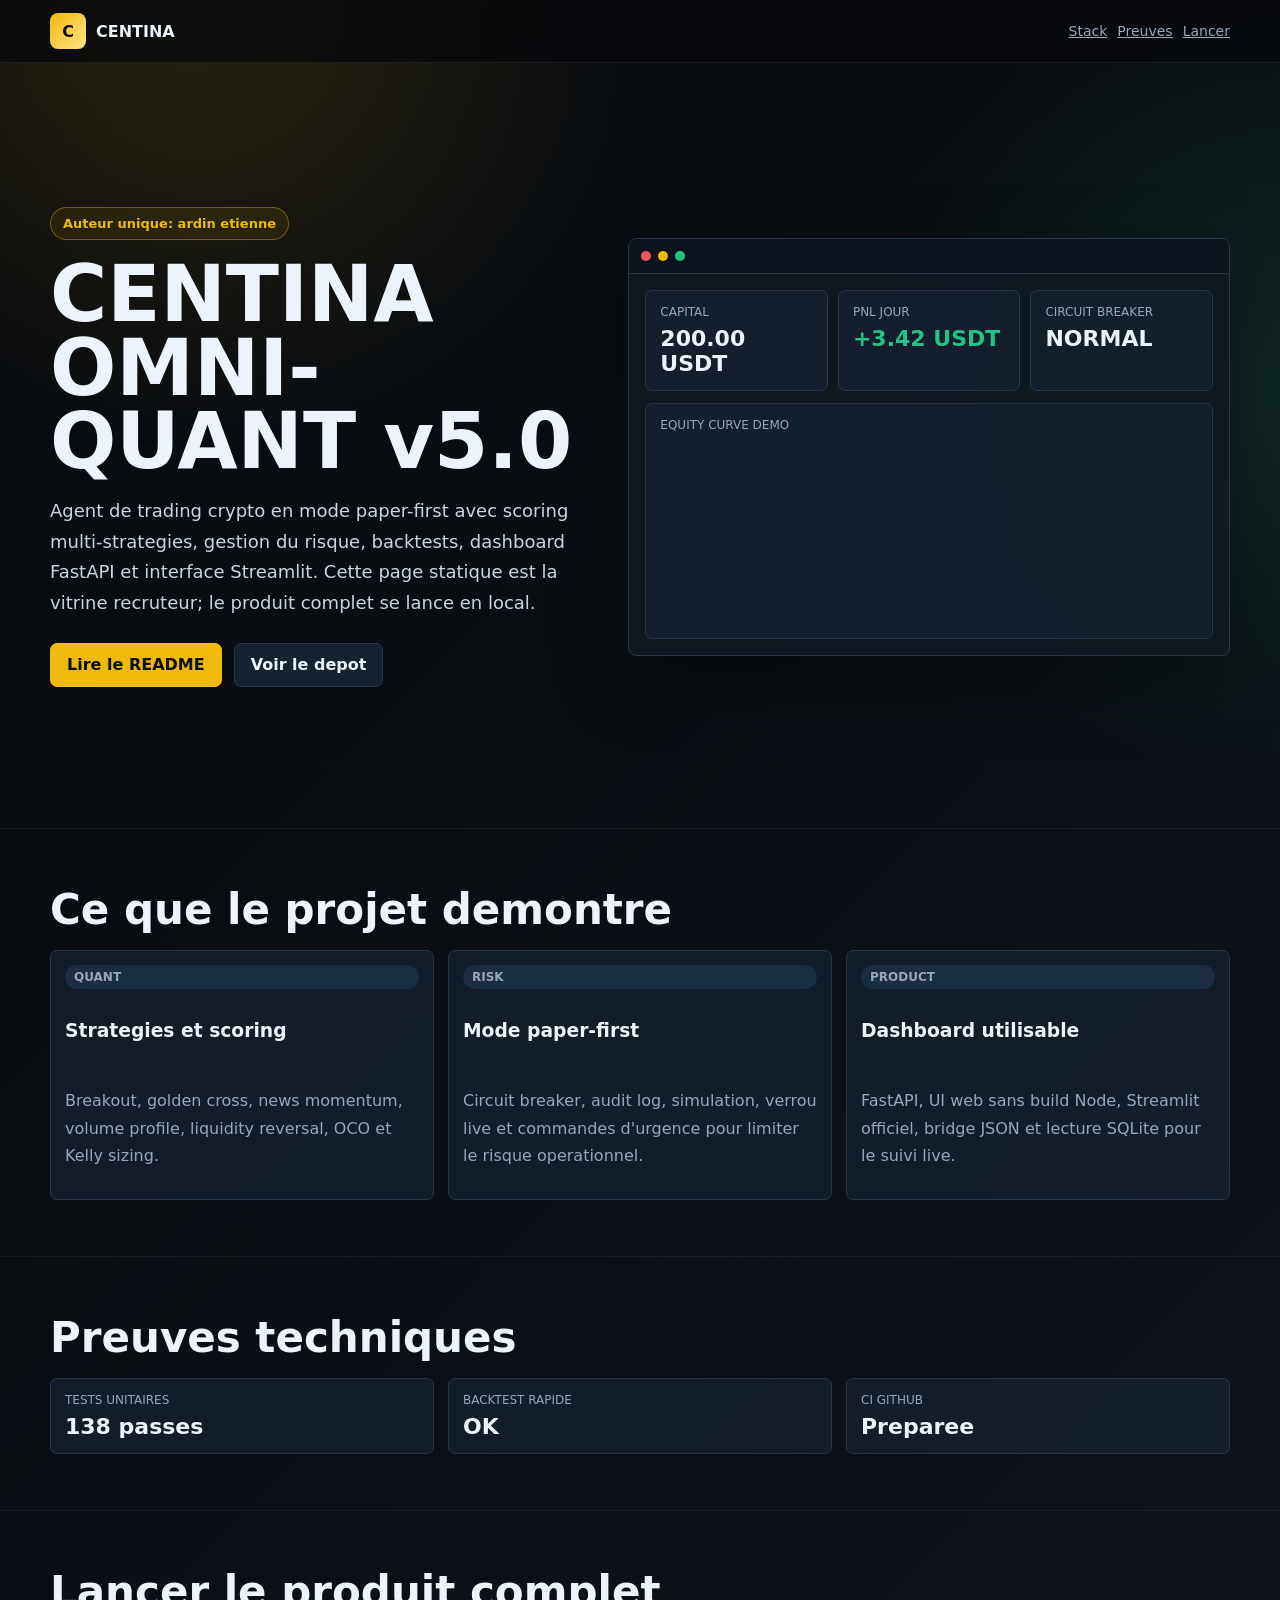
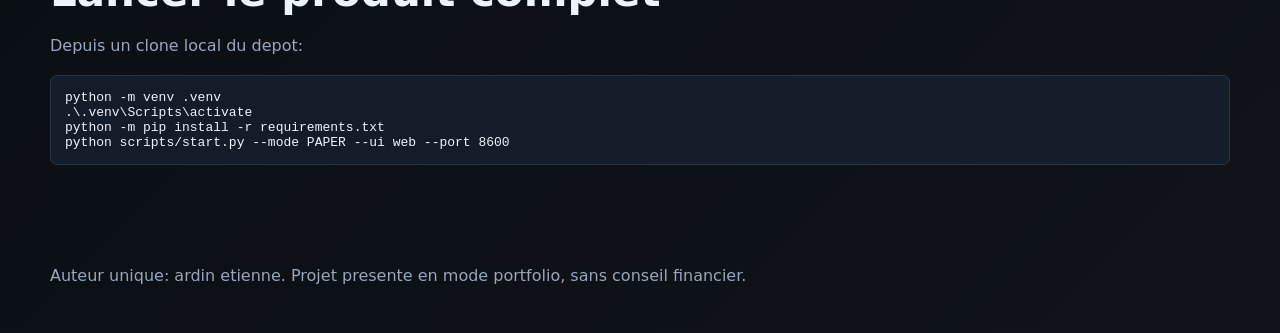
==== docs/index.html @ 55e82ea4 "Prepare recruiter GitHub portfolio" ====
<!doctype html>
<html lang="fr">
  <head>
    <meta charset="utf-8" />
    <meta name="viewport" content="width=device-width, initial-scale=1" />
    <meta
      name="description"
      content="CENTINA OMNI-QUANT v5.0, projet portfolio de trading quantitatif crypto avec dashboard, backtests et risk engine."
    />
    <title>CENTINA OMNI-QUANT v5.0 - Portfolio</title>
    <style>
      :root {
        color-scheme: dark;
        --bg: #07090d;
        --panel: #111821;
        --panel2: #172231;
        --line: #283648;
        --text: #edf3fa;
        --muted: #98a7ba;
        --gold: #f0b90b;
        --green: #23c483;
        --red: #f05261;
        --blue: #57a6ff;
      }
      * { box-sizing: border-box; }
      body {
        margin: 0;
        background:
          radial-gradient(circle at 15% 0%, rgba(240, 185, 11, .14), transparent 28rem),
          radial-gradient(circle at 100% 20%, rgba(35, 196, 131, .12), transparent 25rem),
          linear-gradient(135deg, #07090d 0%, #0b1016 58%, #10131a 100%);
        color: var(--text);
        font-family: Inter, ui-sans-serif, system-ui, -apple-system, BlinkMacSystemFont, "Segoe UI", sans-serif;
      }
      a { color: inherit; }
      .wrap { width: min(1180px, calc(100% - 32px)); margin: 0 auto; }
      header {
        min-height: 92vh;
        display: grid;
        align-items: center;
        padding: 28px 0 44px;
      }
      nav {
        position: fixed;
        top: 0;
        left: 0;
        right: 0;
        z-index: 5;
        backdrop-filter: blur(14px);
        background: rgba(7, 9, 13, .74);
        border-bottom: 1px solid rgba(255,255,255,.07);
      }
      nav .wrap {
        height: 62px;
        display: flex;
        align-items: center;
        justify-content: space-between;
        gap: 16px;
      }
      .brand { display: flex; align-items: center; gap: 10px; font-weight: 900; }
      .mark {
        width: 36px; height: 36px; display: grid; place-items: center;
        border-radius: 8px; background: linear-gradient(135deg, var(--gold), #ffe38a);
        color: #0b0e11;
      }
      .navlinks { display: flex; gap: 10px; flex-wrap: wrap; color: var(--muted); font-size: 14px; }
      .hero {
        padding-top: 82px;
        display: grid;
        grid-template-columns: minmax(0, .95fr) minmax(420px, 1.05fr);
        gap: 34px;
        align-items: center;
      }
      .eyebrow {
        display: inline-flex; align-items: center; gap: 8px;
        border: 1px solid rgba(240,185,11,.4);
        color: var(--gold);
        background: rgba(240,185,11,.08);
        border-radius: 999px;
        padding: 8px 12px;
        font-size: 13px;
        font-weight: 800;
      }
      h1 { margin: 18px 0 14px; font-size: clamp(42px, 7vw, 78px); line-height: .94; letter-spacing: 0; }
      .lead { color: #c9d5e3; font-size: 18px; line-height: 1.7; max-width: 680px; }
      .actions { display: flex; gap: 12px; flex-wrap: wrap; margin-top: 24px; }
      .btn {
        display: inline-flex; align-items: center; justify-content: center;
        min-height: 44px; padding: 0 16px; border-radius: 7px;
        text-decoration: none; font-weight: 800;
        border: 1px solid var(--line); background: var(--panel2);
      }
      .btn.primary { background: var(--gold); color: #0b0e11; border-color: var(--gold); }
      .terminal {
        border: 1px solid var(--line);
        background: rgba(17, 24, 33, .92);
        border-radius: 8px;
        overflow: hidden;
        box-shadow: 0 24px 70px rgba(0,0,0,.35);
      }
      .termbar { display:flex; gap:7px; padding:12px; background:#0d141d; border-bottom:1px solid var(--line); }
      .dot { width: 10px; height: 10px; border-radius: 50%; background: var(--red); }
      .dot:nth-child(2){ background: var(--gold); }
      .dot:nth-child(3){ background: var(--green); }
      .dash { padding: 16px; display: grid; gap: 12px; }
      .metrics { display:grid; grid-template-columns: repeat(3,1fr); gap:10px; }
      .card, .panel {
        border: 1px solid var(--line); background: rgba(23,34,49,.72);
        border-radius: 7px; padding: 14px;
      }
      .card span, .panel span { display:block; color: var(--muted); font-size: 12px; text-transform: uppercase; }
      .card strong { display:block; margin-top: 7px; font-size: 22px; }
      .grid { display:grid; grid-template-columns: repeat(3, minmax(0, 1fr)); gap:14px; }
      section { padding: 56px 0; border-top: 1px solid rgba(255,255,255,.06); }
      h2 { margin:0 0 16px; font-size: clamp(26px, 4vw, 42px); }
      .muted { color: var(--muted); line-height: 1.7; }
      .bars { display:flex; align-items:end; min-height: 180px; gap:8px; margin-top:12px; }
      .bar { flex:1; min-width:8px; border-radius:5px 5px 0 0; background:linear-gradient(180deg,var(--green),rgba(35,196,131,.4)); }
      .bar.loss { background:linear-gradient(180deg,var(--red),rgba(240,82,97,.4)); }
      .stack { display:grid; gap:12px; }
      .pill { display:inline-flex; padding:5px 9px; border-radius:999px; background:rgba(87,166,255,.12); color:var(--blue); font-size:12px; font-weight:800; }
      footer { padding: 32px 0 48px; color: var(--muted); }
      @media (max-width: 920px) {
        .hero, .grid { grid-template-columns: 1fr; }
        .metrics { grid-template-columns: 1fr; }
        nav { position: static; }
        header { min-height: auto; }
        .hero { padding-top: 32px; }
      }
    </style>
  </head>
  <body>
    <nav>
      <div class="wrap">
        <div class="brand"><span class="mark">C</span> CENTINA</div>
        <div class="navlinks">
          <a href="#stack">Stack</a>
          <a href="#proof">Preuves</a>
          <a href="#run">Lancer</a>
        </div>
      </div>
    </nav>

    <header>
      <div class="wrap hero">
        <div>
          <span class="eyebrow">Auteur unique: ardin etienne</span>
          <h1>CENTINA OMNI-QUANT v5.0</h1>
          <p class="lead">
            Agent de trading crypto en mode paper-first avec scoring multi-strategies,
            gestion du risque, backtests, dashboard FastAPI et interface Streamlit.
            Cette page statique est la vitrine recruteur; le produit complet se lance en local.
          </p>
          <div class="actions">
            <a class="btn primary" href="../README.md">Lire le README</a>
            <a class="btn" href="https://github.com/" target="_blank" rel="noreferrer">Voir le depot</a>
          </div>
        </div>

        <div class="terminal" aria-label="Apercu du dashboard CENTINA">
          <div class="termbar"><span class="dot"></span><span class="dot"></span><span class="dot"></span></div>
          <div class="dash">
            <div class="metrics">
              <div class="card"><span>Capital</span><strong>200.00 USDT</strong></div>
              <div class="card"><span>PnL jour</span><strong style="color:var(--green)">+3.42 USDT</strong></div>
              <div class="card"><span>Circuit breaker</span><strong>NORMAL</strong></div>
            </div>
            <div class="panel">
              <span>Equity curve demo</span>
              <div class="bars">
                <i class="bar" style="height:40%"></i><i class="bar" style="height:52%"></i>
                <i class="bar loss" style="height:28%"></i><i class="bar" style="height:66%"></i>
                <i class="bar" style="height:78%"></i><i class="bar loss" style="height:34%"></i>
                <i class="bar" style="height:88%"></i><i class="bar" style="height:72%"></i>
              </div>
            </div>
          </div>
        </div>
      </div>
    </header>

    <main>
      <section id="stack">
        <div class="wrap">
          <h2>Ce que le projet demontre</h2>
          <div class="grid">
            <article class="panel stack">
              <span class="pill">Quant</span>
              <h3>Strategies et scoring</h3>
              <p class="muted">Breakout, golden cross, news momentum, volume profile, liquidity reversal, OCO et Kelly sizing.</p>
            </article>
            <article class="panel stack">
              <span class="pill">Risk</span>
              <h3>Mode paper-first</h3>
              <p class="muted">Circuit breaker, audit log, simulation, verrou live et commandes d'urgence pour limiter le risque operationnel.</p>
            </article>
            <article class="panel stack">
              <span class="pill">Product</span>
              <h3>Dashboard utilisable</h3>
              <p class="muted">FastAPI, UI web sans build Node, Streamlit officiel, bridge JSON et lecture SQLite pour le suivi live.</p>
            </article>
          </div>
        </div>
      </section>

      <section id="proof">
        <div class="wrap">
          <h2>Preuves techniques</h2>
          <div class="grid">
            <article class="card"><span>Tests unitaires</span><strong>138 passes</strong></article>
            <article class="card"><span>Backtest rapide</span><strong>OK</strong></article>
            <article class="card"><span>CI GitHub</span><strong>Preparee</strong></article>
          </div>
        </div>
      </section>

      <section id="run">
        <div class="wrap">
          <h2>Lancer le produit complet</h2>
          <p class="muted">Depuis un clone local du depot:</p>
          <pre class="panel"><code>python -m venv .venv
.\.venv\Scripts\activate
python -m pip install -r requirements.txt
python scripts/start.py --mode PAPER --ui web --port 8600</code></pre>
        </div>
      </section>
    </main>

    <footer>
      <div class="wrap">
        Auteur unique: ardin etienne. Projet presente en mode portfolio, sans conseil financier.
      </div>
    </footer>
  </body>
</html>
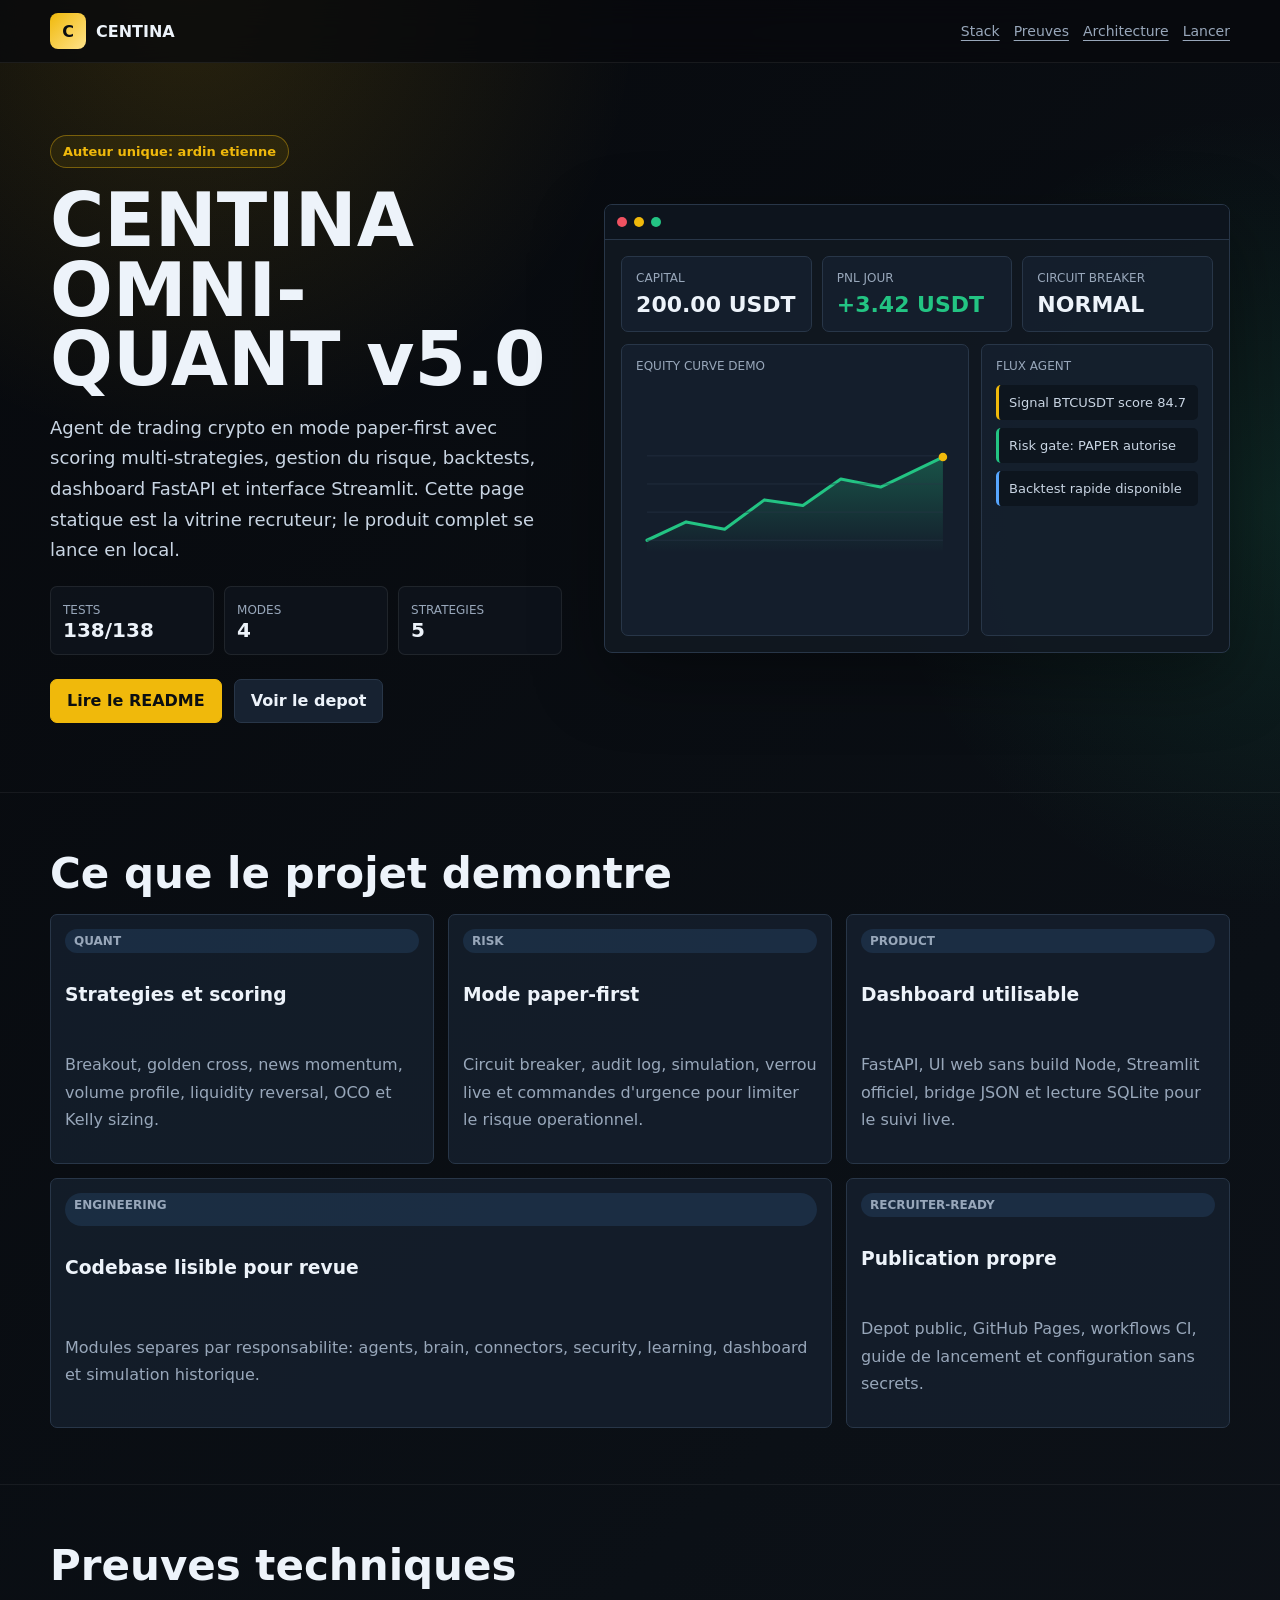
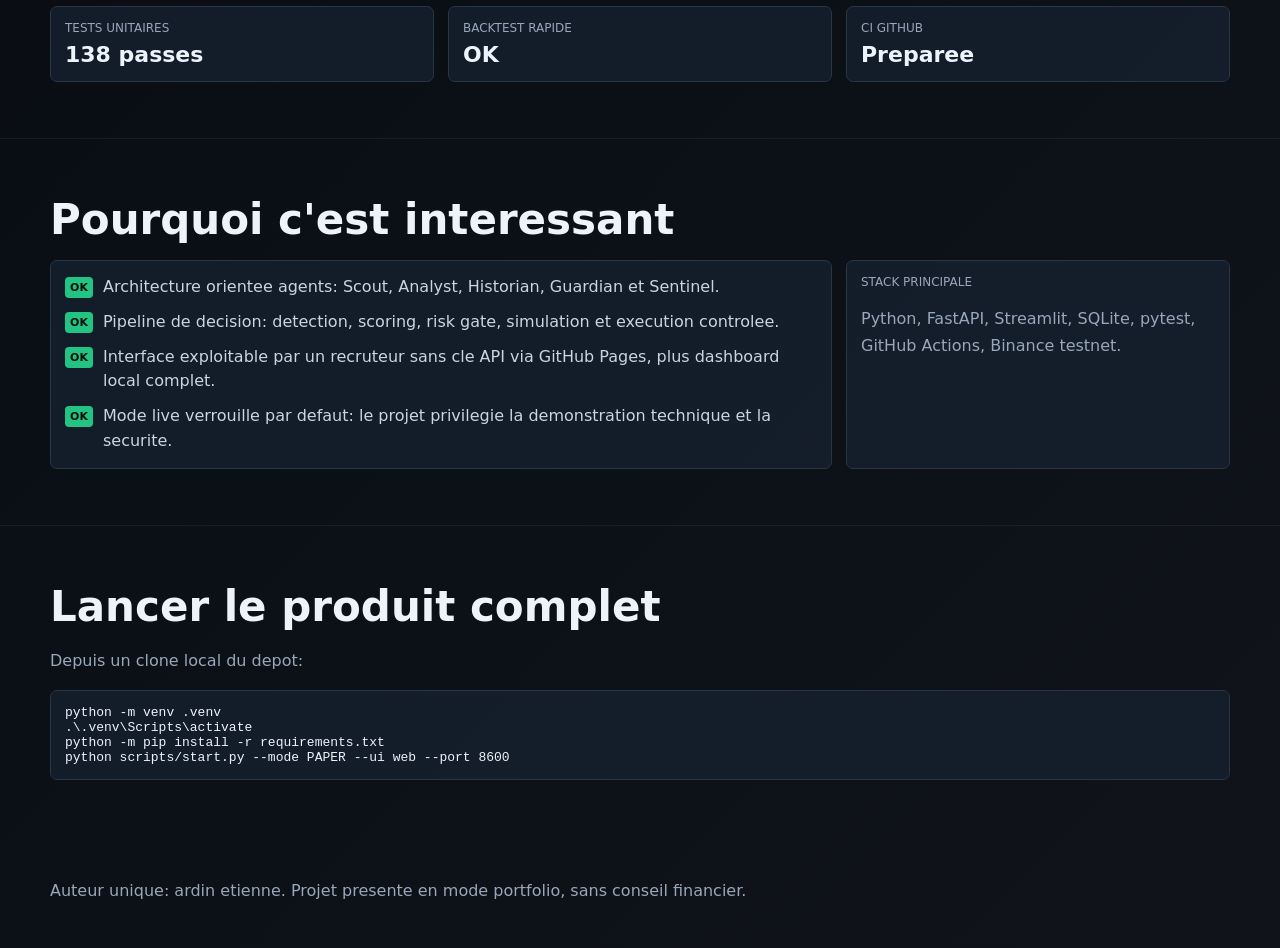
==== commit e6e6dde0: "Improve recruiter landing page" ====
--- a/docs/index.html
+++ b/docs/index.html
@@ -21,6 +21,7 @@
         --green: #23c483;
         --red: #f05261;
         --blue: #57a6ff;
+        --cyan: #2dd4bf;
       }
       * { box-sizing: border-box; }
       body {
@@ -33,9 +34,10 @@
         font-family: Inter, ui-sans-serif, system-ui, -apple-system, BlinkMacSystemFont, "Segoe UI", sans-serif;
       }
       a { color: inherit; }
+      html { scroll-behavior: smooth; }
       .wrap { width: min(1180px, calc(100% - 32px)); margin: 0 auto; }
       header {
-        min-height: 92vh;
+        min-height: 88vh;
         display: grid;
         align-items: center;
         padding: 28px 0 44px;
@@ -63,12 +65,13 @@
         border-radius: 8px; background: linear-gradient(135deg, var(--gold), #ffe38a);
         color: #0b0e11;
       }
-      .navlinks { display: flex; gap: 10px; flex-wrap: wrap; color: var(--muted); font-size: 14px; }
+      .navlinks { display: flex; gap: 14px; flex-wrap: wrap; color: var(--muted); font-size: 14px; }
+      .navlinks a { text-underline-offset: 4px; }
       .hero {
         padding-top: 82px;
         display: grid;
-        grid-template-columns: minmax(0, .95fr) minmax(420px, 1.05fr);
-        gap: 34px;
+        grid-template-columns: minmax(0, .9fr) minmax(420px, 1.1fr);
+        gap: 42px;
         align-items: center;
       }
       .eyebrow {
@@ -81,8 +84,17 @@
         font-size: 13px;
         font-weight: 800;
       }
-      h1 { margin: 18px 0 14px; font-size: clamp(42px, 7vw, 78px); line-height: .94; letter-spacing: 0; }
+      h1 { margin: 18px 0 14px; font-size: clamp(42px, 6.6vw, 74px); line-height: .94; letter-spacing: 0; }
       .lead { color: #c9d5e3; font-size: 18px; line-height: 1.7; max-width: 680px; }
+      .hero-points { display: grid; grid-template-columns: repeat(3, minmax(0, 1fr)); gap: 10px; margin-top: 20px; }
+      .hero-point {
+        border: 1px solid rgba(255,255,255,.08);
+        background: rgba(17,24,33,.62);
+        border-radius: 7px;
+        padding: 12px;
+      }
+      .hero-point strong { display: block; font-size: 20px; }
+      .hero-point span { color: var(--muted); font-size: 12px; text-transform: uppercase; }
       .actions { display: flex; gap: 12px; flex-wrap: wrap; margin-top: 24px; }
       .btn {
         display: inline-flex; align-items: center; justify-content: center;
@@ -91,6 +103,7 @@
         border: 1px solid var(--line); background: var(--panel2);
       }
       .btn.primary { background: var(--gold); color: #0b0e11; border-color: var(--gold); }
+      .btn:hover { border-color: var(--gold); transform: translateY(-1px); }
       .terminal {
         border: 1px solid var(--line);
         background: rgba(17, 24, 33, .92);
@@ -110,6 +123,13 @@
       }
       .card span, .panel span { display:block; color: var(--muted); font-size: 12px; text-transform: uppercase; }
       .card strong { display:block; margin-top: 7px; font-size: 22px; }
+      .dashboard-grid { display: grid; grid-template-columns: 1.2fr .8fr; gap: 12px; }
+      .chart-card { min-height: 292px; }
+      .chart-card svg { width: 100%; height: 220px; display: block; margin-top: 12px; }
+      .event-mini { display: grid; gap: 8px; margin-top: 12px; }
+      .event-mini div { border-left: 3px solid var(--gold); background: rgba(13,20,29,.9); border-radius: 5px; padding: 10px; color: #c9d5e3; font-size: 13px; }
+      .event-mini div:nth-child(2) { border-left-color: var(--green); }
+      .event-mini div:nth-child(3) { border-left-color: var(--blue); }
       .grid { display:grid; grid-template-columns: repeat(3, minmax(0, 1fr)); gap:14px; }
       section { padding: 56px 0; border-top: 1px solid rgba(255,255,255,.06); }
       h2 { margin:0 0 16px; font-size: clamp(26px, 4vw, 42px); }
@@ -119,10 +139,16 @@
       .bar.loss { background:linear-gradient(180deg,var(--red),rgba(240,82,97,.4)); }
       .stack { display:grid; gap:12px; }
       .pill { display:inline-flex; padding:5px 9px; border-radius:999px; background:rgba(87,166,255,.12); color:var(--blue); font-size:12px; font-weight:800; }
+      .wide { grid-column: span 2; }
+      .checklist { display: grid; gap: 10px; margin: 0; padding: 0; list-style: none; }
+      .checklist li { display: flex; gap: 10px; color: #c9d5e3; line-height: 1.55; }
+      .checklist li::before { content: "OK"; color: #07100d; background: var(--green); border-radius: 4px; height: 21px; min-width: 28px; display: grid; place-items: center; font-size: 11px; font-weight: 900; margin-top: 2px; }
+      pre { overflow: auto; }
       footer { padding: 32px 0 48px; color: var(--muted); }
       @media (max-width: 920px) {
-        .hero, .grid { grid-template-columns: 1fr; }
-        .metrics { grid-template-columns: 1fr; }
+        .hero, .grid, .dashboard-grid { grid-template-columns: 1fr; }
+        .metrics, .hero-points { grid-template-columns: 1fr; }
+        .wide { grid-column: auto; }
         nav { position: static; }
         header { min-height: auto; }
         .hero { padding-top: 32px; }
@@ -136,6 +162,7 @@
         <div class="navlinks">
           <a href="#stack">Stack</a>
           <a href="#proof">Preuves</a>
+          <a href="#architecture">Architecture</a>
           <a href="#run">Lancer</a>
         </div>
       </div>
@@ -151,9 +178,14 @@
             gestion du risque, backtests, dashboard FastAPI et interface Streamlit.
             Cette page statique est la vitrine recruteur; le produit complet se lance en local.
           </p>
+          <div class="hero-points">
+            <div class="hero-point"><span>Tests</span><strong>138/138</strong></div>
+            <div class="hero-point"><span>Modes</span><strong>4</strong></div>
+            <div class="hero-point"><span>Strategies</span><strong>5</strong></div>
+          </div>
           <div class="actions">
-            <a class="btn primary" href="../README.md">Lire le README</a>
-            <a class="btn" href="https://github.com/" target="_blank" rel="noreferrer">Voir le depot</a>
+            <a class="btn primary" href="https://github.com/hardinet/centina-quant-portfolio#readme" target="_blank" rel="noreferrer">Lire le README</a>
+            <a class="btn" href="https://github.com/hardinet/centina-quant-portfolio" target="_blank" rel="noreferrer">Voir le depot</a>
           </div>
         </div>
 
@@ -165,13 +197,29 @@
               <div class="card"><span>PnL jour</span><strong style="color:var(--green)">+3.42 USDT</strong></div>
               <div class="card"><span>Circuit breaker</span><strong>NORMAL</strong></div>
             </div>
-            <div class="panel">
-              <span>Equity curve demo</span>
-              <div class="bars">
-                <i class="bar" style="height:40%"></i><i class="bar" style="height:52%"></i>
-                <i class="bar loss" style="height:28%"></i><i class="bar" style="height:66%"></i>
-                <i class="bar" style="height:78%"></i><i class="bar loss" style="height:34%"></i>
-                <i class="bar" style="height:88%"></i><i class="bar" style="height:72%"></i>
+            <div class="dashboard-grid">
+              <div class="panel chart-card">
+                <span>Equity curve demo</span>
+                <svg viewBox="0 0 520 220" role="img" aria-label="Courbe de capital demo">
+                  <defs>
+                    <linearGradient id="fill" x1="0" x2="0" y1="0" y2="1">
+                      <stop offset="0%" stop-color="#23c483" stop-opacity=".32" />
+                      <stop offset="100%" stop-color="#23c483" stop-opacity="0" />
+                    </linearGradient>
+                  </defs>
+                  <path d="M18 184 L82 154 L145 166 L210 118 L273 127 L335 84 L400 97 L502 48" fill="none" stroke="#23c483" stroke-width="5" stroke-linecap="round" stroke-linejoin="round" />
+                  <path d="M18 184 L82 154 L145 166 L210 118 L273 127 L335 84 L400 97 L502 48 L502 204 L18 204 Z" fill="url(#fill)" />
+                  <path d="M18 184 H502 M18 138 H502 M18 92 H502 M18 46 H502" stroke="#283648" stroke-width="1" />
+                  <circle cx="502" cy="48" r="7" fill="#f0b90b" />
+                </svg>
+              </div>
+              <div class="panel">
+                <span>Flux agent</span>
+                <div class="event-mini">
+                  <div>Signal BTCUSDT score 84.7</div>
+                  <div>Risk gate: PAPER autorise</div>
+                  <div>Backtest rapide disponible</div>
+                </div>
               </div>
             </div>
           </div>
@@ -199,6 +247,16 @@
               <h3>Dashboard utilisable</h3>
               <p class="muted">FastAPI, UI web sans build Node, Streamlit officiel, bridge JSON et lecture SQLite pour le suivi live.</p>
             </article>
+            <article class="panel stack wide">
+              <span class="pill">Engineering</span>
+              <h3>Codebase lisible pour revue</h3>
+              <p class="muted">Modules separes par responsabilite: agents, brain, connectors, security, learning, dashboard et simulation historique.</p>
+            </article>
+            <article class="panel stack">
+              <span class="pill">Recruiter-ready</span>
+              <h3>Publication propre</h3>
+              <p class="muted">Depot public, GitHub Pages, workflows CI, guide de lancement et configuration sans secrets.</p>
+            </article>
           </div>
         </div>
       </section>
@@ -210,6 +268,26 @@
             <article class="card"><span>Tests unitaires</span><strong>138 passes</strong></article>
             <article class="card"><span>Backtest rapide</span><strong>OK</strong></article>
             <article class="card"><span>CI GitHub</span><strong>Preparee</strong></article>
+          </div>
+        </div>
+      </section>
+
+      <section id="architecture">
+        <div class="wrap">
+          <h2>Pourquoi c'est interessant</h2>
+          <div class="grid">
+            <article class="panel wide">
+              <ul class="checklist">
+                <li>Architecture orientee agents: Scout, Analyst, Historian, Guardian et Sentinel.</li>
+                <li>Pipeline de decision: detection, scoring, risk gate, simulation et execution controlee.</li>
+                <li>Interface exploitable par un recruteur sans cle API via GitHub Pages, plus dashboard local complet.</li>
+                <li>Mode live verrouille par defaut: le projet privilegie la demonstration technique et la securite.</li>
+              </ul>
+            </article>
+            <article class="panel">
+              <span>Stack principale</span>
+              <p class="muted">Python, FastAPI, Streamlit, SQLite, pytest, GitHub Actions, Binance testnet.</p>
+            </article>
           </div>
         </div>
       </section>
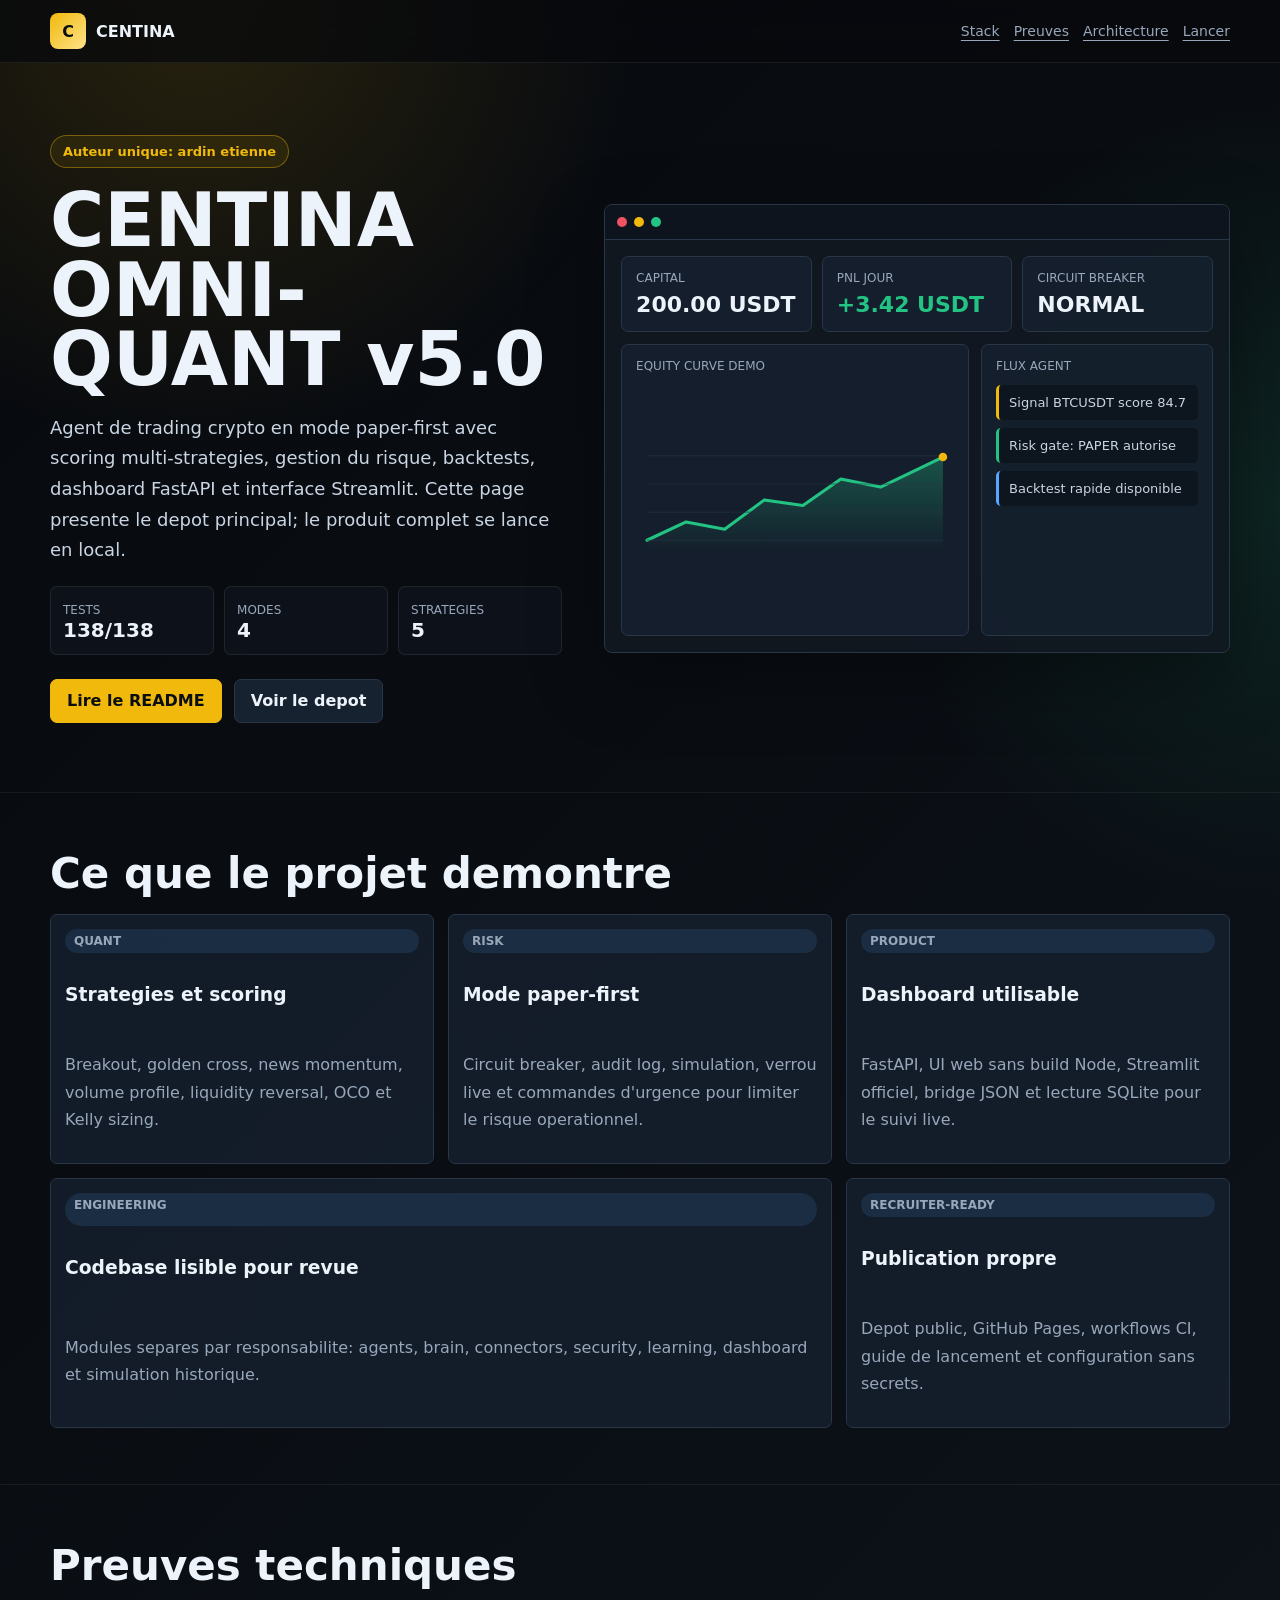
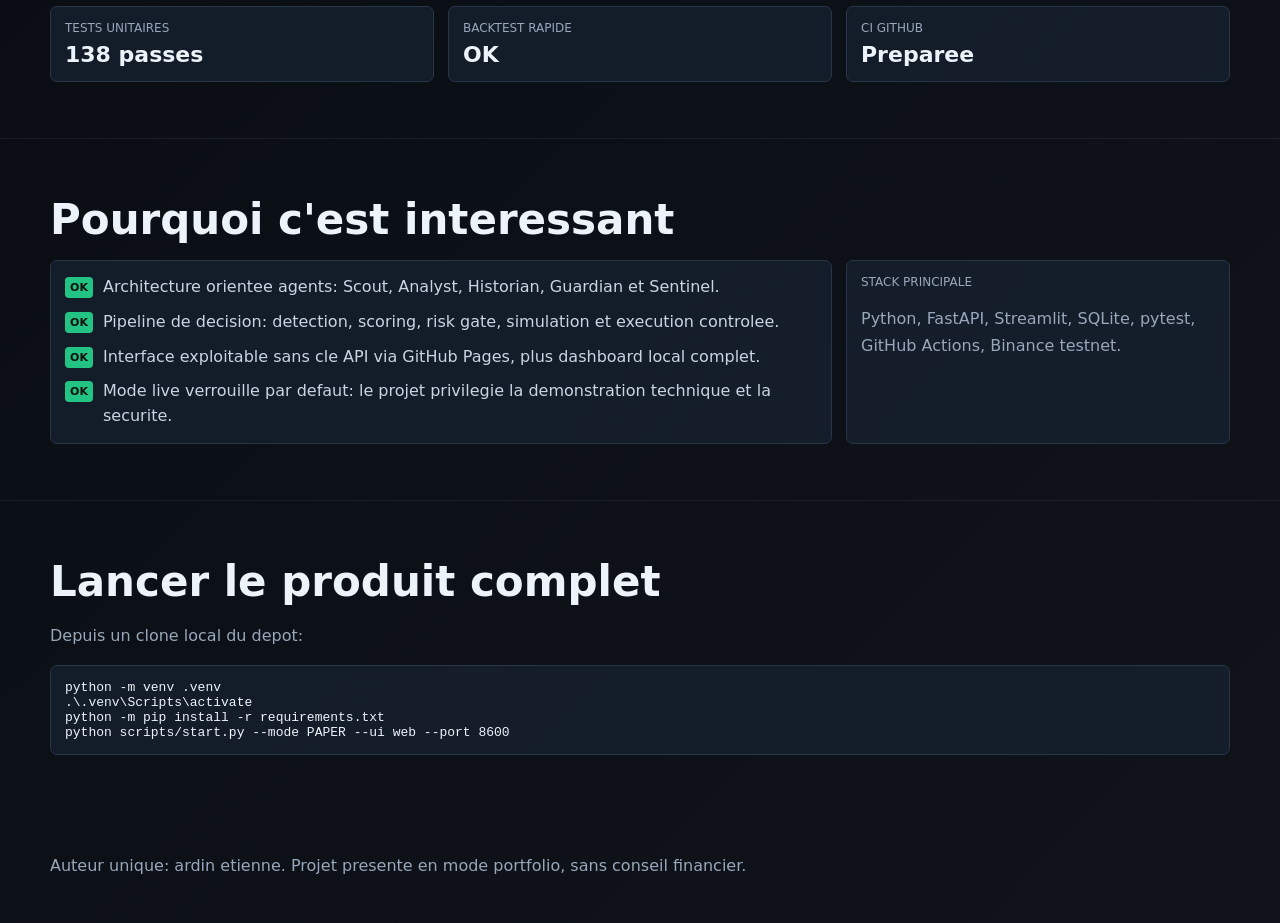
==== commit 868b6a53: "Polish main project presentation" ====
--- a/docs/index.html
+++ b/docs/index.html
@@ -176,7 +176,7 @@
           <p class="lead">
             Agent de trading crypto en mode paper-first avec scoring multi-strategies,
             gestion du risque, backtests, dashboard FastAPI et interface Streamlit.
-            Cette page statique est la vitrine recruteur; le produit complet se lance en local.
+            Cette page presente le depot principal; le produit complet se lance en local.
           </p>
           <div class="hero-points">
             <div class="hero-point"><span>Tests</span><strong>138/138</strong></div>
@@ -184,8 +184,8 @@
             <div class="hero-point"><span>Strategies</span><strong>5</strong></div>
           </div>
           <div class="actions">
-            <a class="btn primary" href="https://github.com/hardinet/centina-quant-portfolio#readme" target="_blank" rel="noreferrer">Lire le README</a>
-            <a class="btn" href="https://github.com/hardinet/centina-quant-portfolio" target="_blank" rel="noreferrer">Voir le depot</a>
+            <a class="btn primary" href="https://github.com/hardinet/centina-quant#readme" target="_blank" rel="noreferrer">Lire le README</a>
+            <a class="btn" href="https://github.com/hardinet/centina-quant" target="_blank" rel="noreferrer">Voir le depot</a>
           </div>
         </div>
 
@@ -280,7 +280,7 @@
               <ul class="checklist">
                 <li>Architecture orientee agents: Scout, Analyst, Historian, Guardian et Sentinel.</li>
                 <li>Pipeline de decision: detection, scoring, risk gate, simulation et execution controlee.</li>
-                <li>Interface exploitable par un recruteur sans cle API via GitHub Pages, plus dashboard local complet.</li>
+                <li>Interface exploitable sans cle API via GitHub Pages, plus dashboard local complet.</li>
                 <li>Mode live verrouille par defaut: le projet privilegie la demonstration technique et la securite.</li>
               </ul>
             </article>
